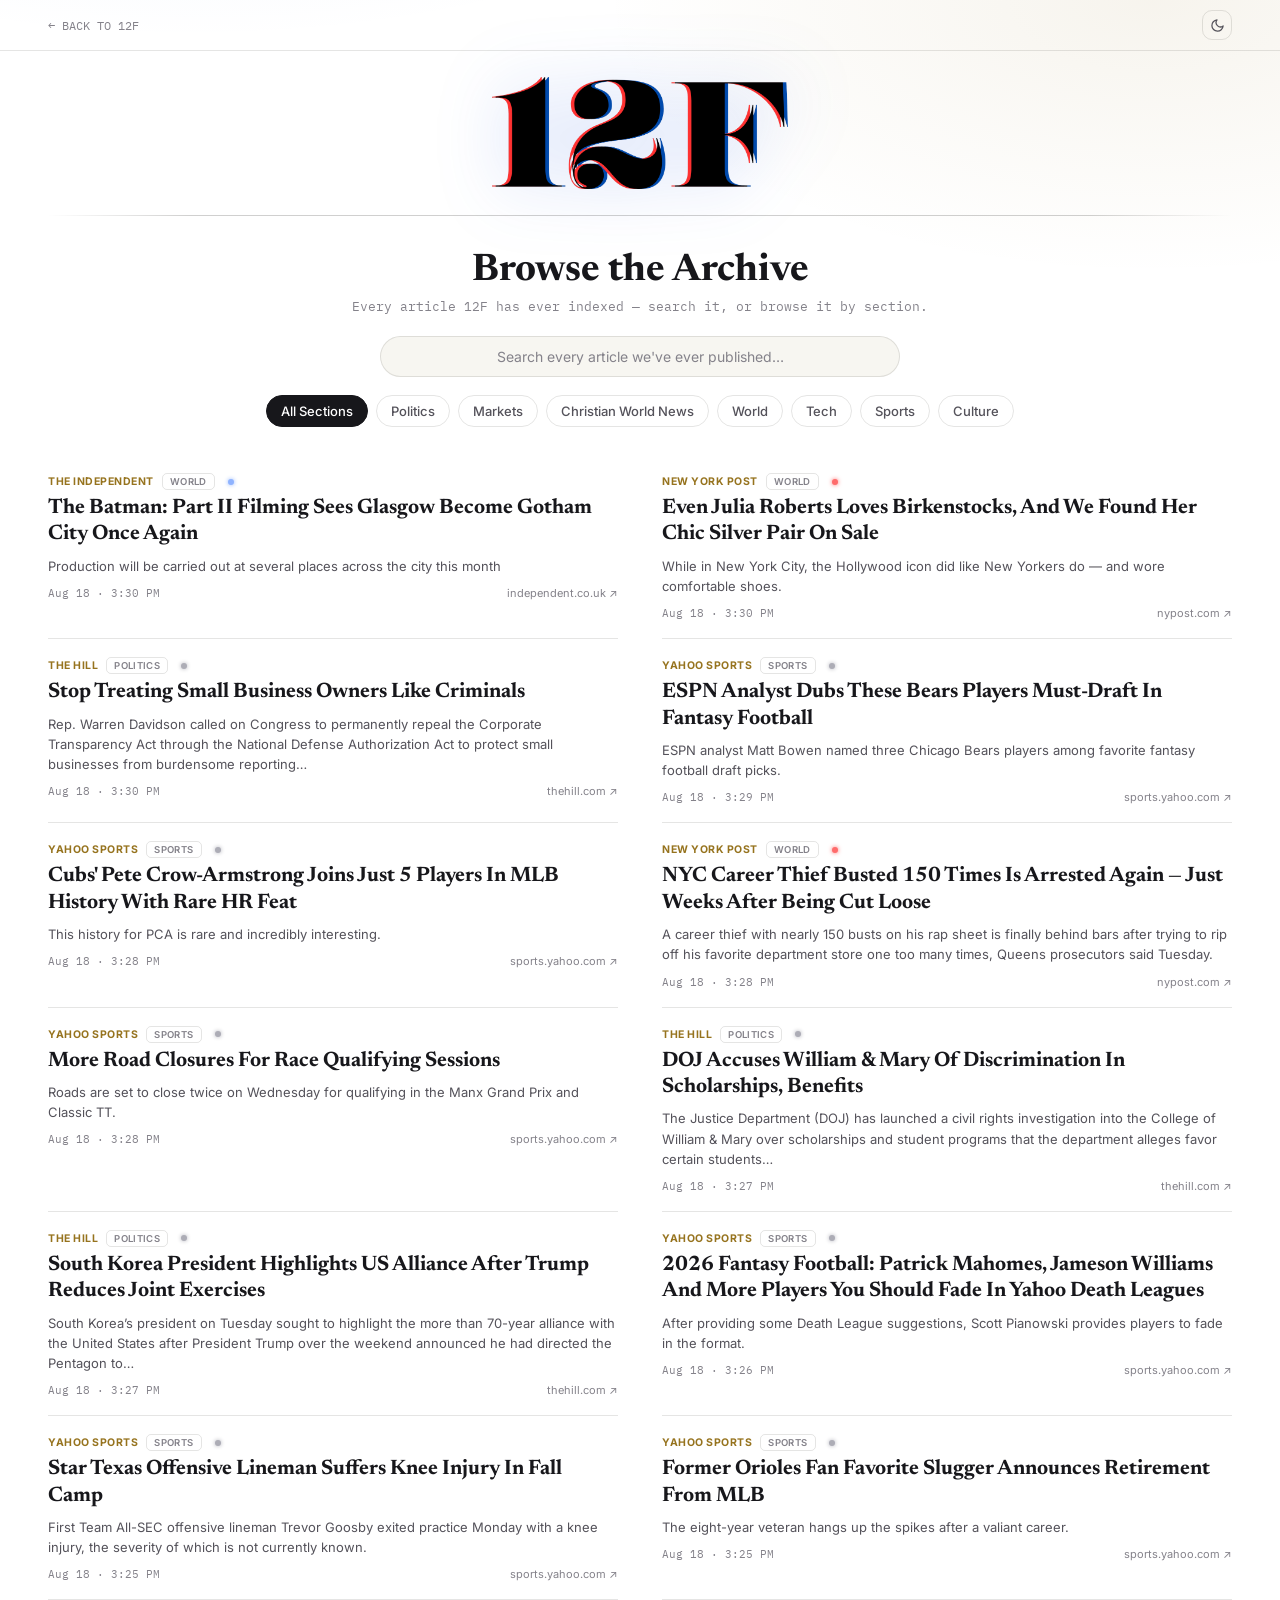
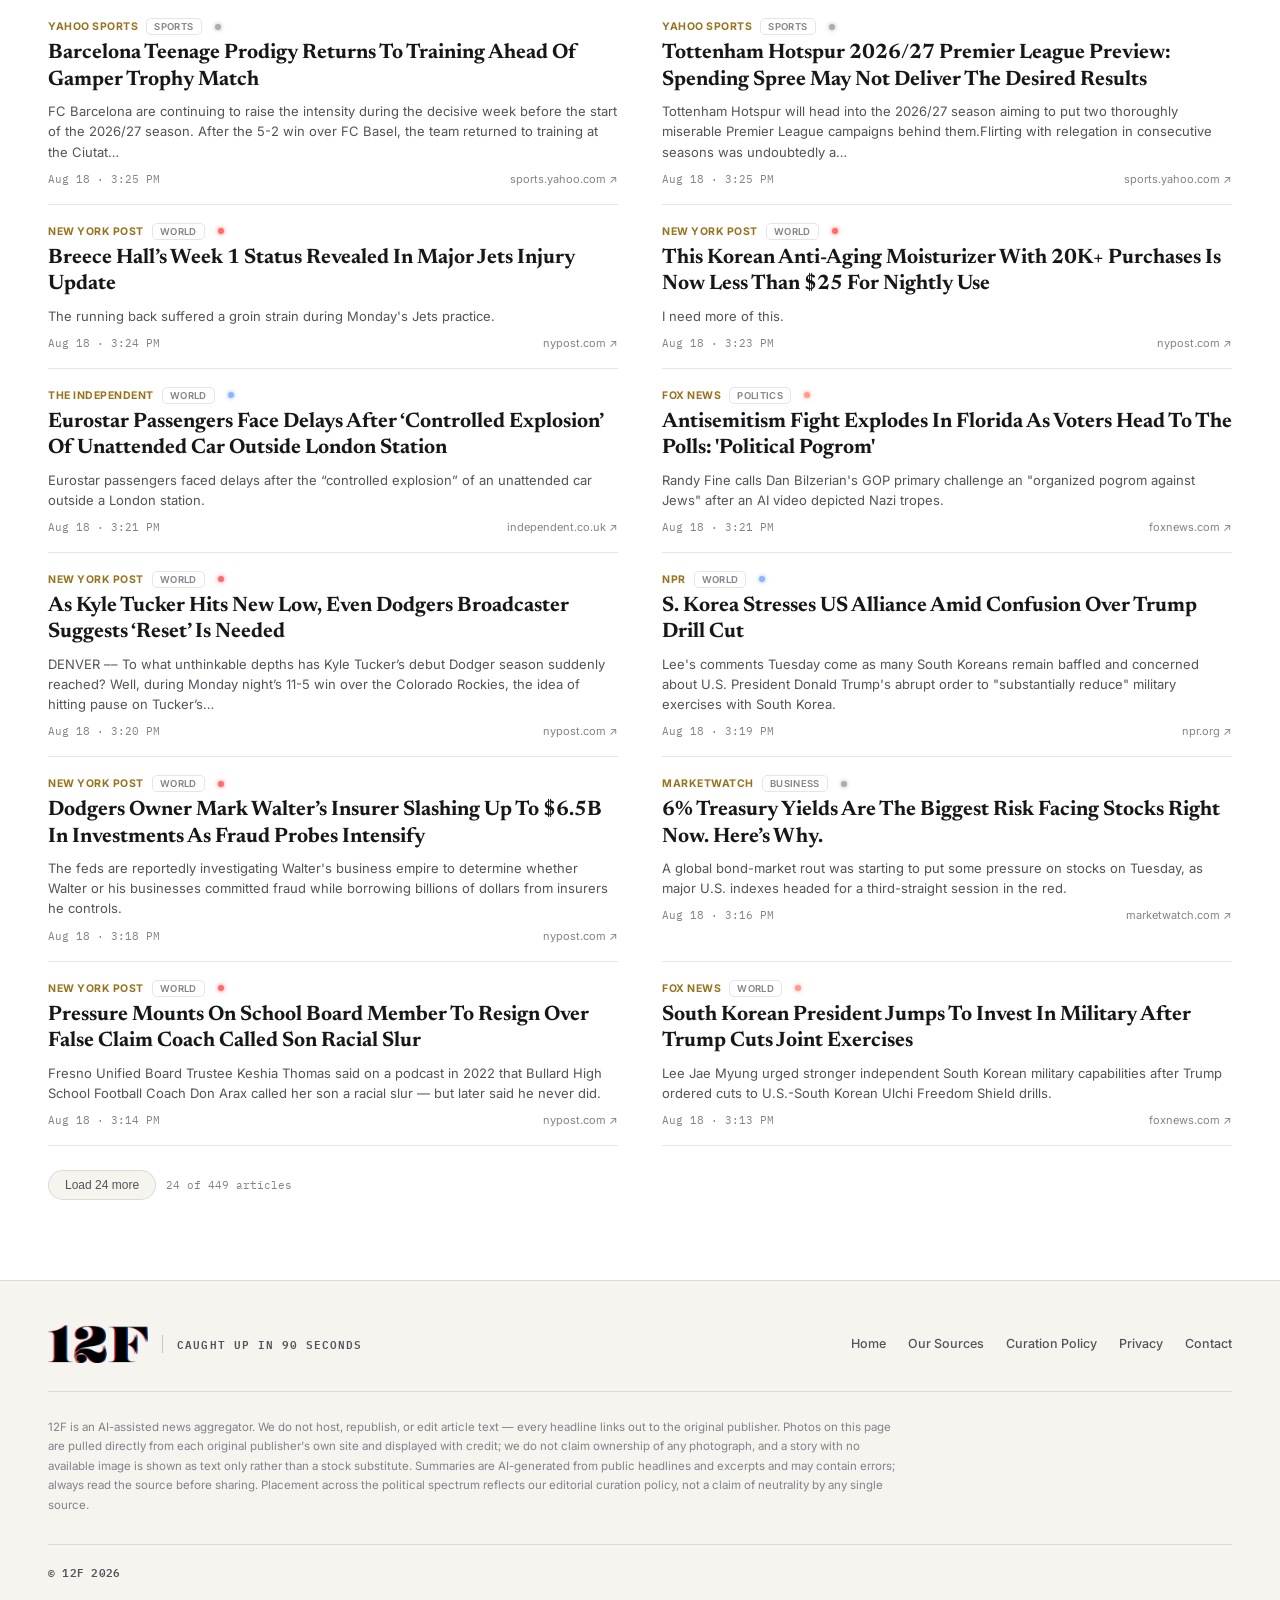
==== browse.html @ bec9b27c "Add files via upload" ====
<!DOCTYPE html>
<html lang="en">
<head>
<meta charset="UTF-8" />
<meta name="viewport" content="width=device-width, initial-scale=1, viewport-fit=cover" />
<meta name="apple-mobile-web-app-capable" content="yes" />
<meta name="apple-mobile-web-app-status-bar-style" content="black-translucent" />
<meta name="theme-color" content="#FFFFFF" id="themeColorMeta" />
<title>Browse the Archive — 12F | Search Every Story We've Indexed</title>
<meta name="description" content="Search and browse 12F's full news archive by section — politics, markets, world, tech, sports, culture and Christian World News — with real photos and source bias ratings." />
<meta name="robots" content="index, follow" />
<link rel="canonical" href="https://12f.news/browse.html" />
<link rel="icon" type="image/png" sizes="32x32" href="12f-favicon-32.png">
<link rel="icon" type="image/png" sizes="16x16" href="12f-favicon-16.png">
<link rel="apple-touch-icon" sizes="180x180" href="12f-favicon-180.png">
<link rel="preconnect" href="https://fonts.googleapis.com">
<link rel="preconnect" href="https://fonts.gstatic.com" crossorigin>
<link href="https://fonts.googleapis.com/css2?family=Newsreader:ital,opsz,wght@0,6..72,400;0,6..72,500;0,6..72,600;0,6..72,700;1,6..72,400&family=Inter:wght@400;500;600;700;800&family=IBM+Plex+Mono:wght@400;500&display=swap" rel="stylesheet">
<link rel="stylesheet" href="12f.css">
</head>
<body>

  <div class="masthead-utility">
    <div class="utility-left mono"><a href="index.html">← BACK TO 12F</a></div>
    <div class="utility-right">
      <button class="icon-btn" id="themeToggle" title="Switch to dark mode" aria-label="Switch to dark mode">
        <svg id="themeToggleIcon" width="15" height="15" viewBox="0 0 24 24" fill="none" stroke="currentColor" stroke-width="2" stroke-linecap="round" stroke-linejoin="round"><path d="M21 12.79A9 9 0 1 1 11.21 3 7 7 0 0 0 21 12.79z"/></svg>
      </button>
    </div>
  </div>

  <div class="masthead-logo">
    <a href="index.html"><img id="logoMasthead" src="12f-logo-light.png" alt="12F" /></a>
  </div>

  <div class="masthead-rule"></div>

  <section class="browse-hero">
    <h1 class="serif">Browse the Archive</h1>
    <p class="browse-sub mono">Every article 12F has ever indexed — search it, or browse it by section.</p>
    <input type="text" id="archiveSearchInput" class="archive-input browse-search" placeholder="Search every article we've ever published…" autocomplete="off">
    <div class="chip-row" id="browseChipRow">
      <div class="chip active" data-cat="all">All Sections</div>
      <div class="chip" data-cat="politics">Politics</div>
      <div class="chip" data-cat="markets">Markets</div>
      <div class="chip" data-cat="christian">Christian World News</div>
      <div class="chip" data-cat="world">World</div>
      <div class="chip" data-cat="tech">Tech</div>
      <div class="chip" data-cat="sports">Sports</div>
      <div class="chip" data-cat="culture">Culture</div>
    </div>
  </section>

  <section class="section-flat" style="padding-top:20px;">
    <div class="flat-grid" id="archiveGrid"></div>
    <p class="empty-note" id="archiveEmpty" hidden>No articles match your search.</p>
    <div class="archive-panel-foot" style="justify-content:flex-start; padding:24px 0 0; border-top:none;">
      <button class="archive-load-more" id="archiveLoadMore" type="button" hidden>Load 24 more</button>
      <span class="archive-status mono" id="archiveStatus"></span>
    </div>
  </section>

  <footer>
    <div class="foot-inner">
      <div class="foot-top">
        <div class="foot-brand">
          <img class="logo" id="logoFooter" src="12f-logo-light.png" alt="12F" />
          <span class="foot-tagline mono">Caught Up in 90 Seconds</span>
        </div>
        <nav class="foot-links">
          <a href="index.html">Home</a>
          <a href="#">Our Sources</a>
          <a href="#">Curation Policy</a>
          <a href="#">Privacy</a>
          <a href="#">Contact</a>
        </nav>
      </div>

      <div class="foot-rule"></div>

      <p class="foot-disclaimer">12F is an AI-assisted news aggregator. We do not host, republish, or edit article text — every headline links out to the original publisher. Photos on this page are pulled directly from each original publisher's own site and displayed with credit; we do not claim ownership of any photograph, and a story with no available image is shown as text only rather than a stock substitute. Summaries are AI-generated from public headlines and excerpts and may contain errors; always read the source before sharing. Placement across the political spectrum reflects our editorial curation policy, not a claim of neutrality by any single source.</p>

      <div class="foot-bottom">
        <span class="foot-copyright mono">&copy; 12F 2026</span>
      </div>
    </div>
  </footer>

<script>
  // ---------- Light/dark theme toggle (mirrors index.html) ----------
  (function(){
    const root = document.documentElement;
    const toggle = document.getElementById('themeToggle');
    const icon = document.getElementById('themeToggleIcon');
    const logoMasthead = document.getElementById('logoMasthead');
    const logoFooter = document.getElementById('logoFooter');
    const themeColorMeta = document.getElementById('themeColorMeta');
    const MOON = '<path d="M21 12.79A9 9 0 1 1 11.21 3 7 7 0 0 0 21 12.79z"/>';
    const SUN = '<circle cx="12" cy="12" r="4"/><path d="M12 2v2M12 20v2M4.93 4.93l1.41 1.41M17.66 17.66l1.41 1.41M2 12h2M20 12h2M6.34 17.66l-1.41 1.41M19.07 4.93l-1.41 1.41"/>';
    const STORAGE_KEY = '12f-theme';
    function readStoredTheme(){
      try {
        const v = window.localStorage.getItem(STORAGE_KEY);
        return (v === 'dark' || v === 'light') ? v : null;
      } catch (e) { return null; }
    }
    function writeStoredTheme(value){
      try { window.localStorage.setItem(STORAGE_KEY, value); } catch (e) { /* storage unavailable — ignore */ }
    }
    let theme = readStoredTheme() || 'light';
    function applyTheme(){
      const dark = theme === 'dark';
      root.dataset.theme = dark ? 'dark' : 'light';
      logoMasthead.src = dark ? '12f-logo-dark.png' : '12f-logo-light.png';
      logoFooter.src = dark ? '12f-logo-dark.png' : '12f-logo-light.png';
      icon.innerHTML = dark ? SUN : MOON;
      const label = dark ? 'Switch to light mode' : 'Switch to dark mode';
      toggle.title = label;
      toggle.setAttribute('aria-label', label);
      themeColorMeta.setAttribute('content', dark ? '#0A0A0E' : '#FFFFFF');
    }
    toggle.addEventListener('click', function(){
      theme = theme === 'light' ? 'dark' : 'light';
      writeStoredTheme(theme);
      applyTheme();
    });
    applyTheme();
  })();

  // ---------- Archive browse/search ----------
  (function(){
    const chips = document.querySelectorAll('#browseChipRow .chip');
    const input = document.getElementById('archiveSearchInput');
    const grid = document.getElementById('archiveGrid');
    const emptyNote = document.getElementById('archiveEmpty');
    const loadMoreBtn = document.getElementById('archiveLoadMore');
    const statusEl = document.getElementById('archiveStatus');

    const CAT_KICKER = {
      politics: 'Politics', markets: 'Business', world: 'World', tech: 'Technology',
      christian: 'Faith', sports: 'Sports', culture: 'Culture',
    };
    const BIAS_LABEL = {'bias-L':'Left','bias-CL':'Lean Left','bias-C':'Center','bias-CR':'Lean Right','bias-R':'Right'};
    const PAGE = 24;

    let archiveData = null;
    let filtered = [];
    let visibleCount = 0;
    let activeCat = 'all';

    function escHtml(s){
      return (s || '').replace(/[&<>"']/g, function(c){
        return {'&':'&amp;','<':'&lt;','>':'&gt;','"':'&quot;',"'":'&#39;'}[c];
      });
    }

    function fmtDate(ts){
      if(!ts) return 'Recently';
      const d = new Date(ts * 1000);
      return d.toLocaleDateString('en-US', {month:'short', day:'numeric'}) +
        ' · ' + d.toLocaleTimeString('en-US', {hour:'numeric', minute:'2-digit'});
    }

    function cardHtml(a){
      const kicker = CAT_KICKER[a.category] || 'News';
      const biasDot = a.bias ? '<span class="bias-dot-mini ' + escHtml(a.bias) + '" title="Source bias rating: ' + escHtml(BIAS_LABEL[a.bias] || '') + '"></span>' : '';
      const byline = '<div class="byline"><span class="source-tag">' + escHtml(a.source) + '</span><span class="lean">' + escHtml(kicker) + '</span>' + biasDot + '</div>';
      const meta = '<div class="meta"><span class="mono">' + escHtml(fmtDate(a.ts)) + '</span><a href="' + escHtml(a.url) + '" target="_blank" rel="noopener noreferrer">' + escHtml(a.domain || '') + ' ↗</a></div>';
      const titleLink = '<a href="' + escHtml(a.url) + '" target="_blank" rel="noopener noreferrer" style="color:inherit;"><h3>' + escHtml(a.title) + '</h3></a>';
      const summary = '<p>' + escHtml(a.summary || 'Read the full story at the source link below.') + '</p>';
      if(a.image){
        return '<div class="flat-item flat-item-photo">' +
          '<div class="media"><img class="cover-photo" src="' + escHtml(a.image) + '" alt="' + escHtml(a.title) + '" referrerpolicy="no-referrer" onerror="this.closest(\'.media\').style.display=\'none\'"><div class="photo-credit">Photo: via ' + escHtml(a.source) + '</div></div>' +
          byline + titleLink + summary + meta +
        '</div>';
      }
      return '<div class="flat-item">' + byline + titleLink + summary + meta + '</div>';
    }

    function renderGrid(){
      const slice = filtered.slice(0, visibleCount);
      grid.innerHTML = slice.map(cardHtml).join('');
      loadMoreBtn.hidden = visibleCount >= filtered.length;
      emptyNote.hidden = filtered.length > 0;
      statusEl.textContent = filtered.length
        ? (Math.min(visibleCount, filtered.length) + ' of ' + filtered.length + ' articles')
        : '';
    }

    function applyFilters(){
      const q = input.value.trim().toLowerCase();
      filtered = (archiveData || []).filter(function(a){
        if(activeCat !== 'all' && a.category !== activeCat) return false;
        if(!q) return true;
        return (a.title && a.title.toLowerCase().indexOf(q) !== -1) ||
               (a.summary && a.summary.toLowerCase().indexOf(q) !== -1) ||
               (a.source && a.source.toLowerCase().indexOf(q) !== -1);
      });
      visibleCount = Math.min(PAGE, filtered.length);
      renderGrid();
    }

    function ensureData(){
      statusEl.textContent = 'Loading archive…';
      fetch('archive.json').then(function(r){ return r.json(); }).then(function(data){
        archiveData = Array.isArray(data) ? data : [];
        applyFilters();
      }).catch(function(){
        archiveData = [];
        statusEl.textContent = "Couldn't load the archive right now — try again in a moment.";
      });
    }

    chips.forEach(function(chip){
      chip.addEventListener('click', function(){
        chips.forEach(function(c){ c.classList.remove('active'); });
        chip.classList.add('active');
        activeCat = chip.dataset.cat;
        if(archiveData) applyFilters();
      });
    });

    input.addEventListener('input', function(){ if(archiveData) applyFilters(); });
    loadMoreBtn.addEventListener('click', function(){
      visibleCount = Math.min(visibleCount + PAGE, filtered.length);
      renderGrid();
    });

    // Preselect a category from ?cat=... (set by the "Browse other stories"
    // link on the homepage, which passes along whatever tab was active).
    const params = new URLSearchParams(window.location.search);
    const presetCat = params.get('cat');
    if(presetCat){
      const match = Array.from(chips).find(function(c){ return c.dataset.cat === presetCat; });
      if(match){
        chips.forEach(function(c){ c.classList.remove('active'); });
        match.classList.add('active');
        activeCat = presetCat;
      }
    }

    ensureData();
  })();
</script>

</body>
</html>
---- 12f.css ----
/* ==========================================================================
   12F — stylesheet
   Direction: WSJ front-page density meets Soar/flysoar.ai futurism.
   Light mode is the default (WSJ-paper feel); dark mode is a toggle
   (data-theme="dark" on <html>). The sticky ticker and the cover-art
   illustration tiles are intentionally always-dark "chrome" — a fixed
   signature accent that doesn't flip with the theme, same as a printed
   masthead's ever-black nameplate rule. The logo swaps per theme (see
   #logoMasthead / #logoFooter in the markup + the script at the bottom).
   ========================================================================== */

:root{
    /* ---- Paper (light, default) ---- */
    --bg:#FFFFFF;
    --bg-elev:#F5F4EF;
    --surface:#F7F6F1;
    --surface-2:#EFEDE6;
    --border:rgba(20,18,15,0.11);
    --border-strong:rgba(20,18,15,0.20);
    --text:#17171B;
    --text-dim:#54525A;
    --text-faint:#84828A;

    --accent:#2F5FDB;        --accent-rgb:47,95,219;
    --accent-dim:rgba(47,95,219,0.10);
    --brass:#96731E;         --brass-rgb:150,115,30;
    --live:#D93636;          --live-rgb:217,54,54;
    --up:#1E9A61;            --up-rgb:30,154,97;
    --down:#D64545;          --down-rgb:214,69,69;
    --shadow-rgb:20,18,15;
    --cat-glyph-rgb:0,0,0;

    --radius:16px;
    color-scheme: light;
}

:root[data-theme="dark"]{
    /* ---- Night terminal (toggle) ---- */
    --bg:#0A0A0E;
    --bg-elev:#111114;
    --surface:#15151A;
    --surface-2:#1B1B21;
    --border:rgba(255,255,255,0.08);
    --border-strong:rgba(255,255,255,0.14);
    --text:#F3F2ED;
    --text-dim:#9C9CA3;
    --text-faint:#66666E;

    --accent:#5B8CFF;        --accent-rgb:91,140,255;
    --accent-dim:rgba(91,140,255,0.14);
    --brass:#C9A961;         --brass-rgb:201,169,97;
    --live:#FF4B4B;          --live-rgb:255,75,75;
    --up:#3DD68C;            --up-rgb:61,214,140;
    --down:#FF6B6B;          --down-rgb:255,107,107;
    --shadow-rgb:0,0,0;
    --cat-glyph-rgb:255,255,255;

    color-scheme: dark;
}

html{transition:none;}
body, .ticker-wrap, .icon-btn, .briefing, .cover-art{
  transition:background-color .2s ease, border-color .2s ease, color .2s ease;
}

*{box-sizing:border-box;}
html,body{margin:0;padding:0;}
body{
  background:
    radial-gradient(1200px 600px at 15% -10%, rgba(var(--accent-rgb),0.10), transparent 60%),
    radial-gradient(1000px 500px at 90% 0%, rgba(var(--brass-rgb),0.08), transparent 55%),
    var(--bg);
  color:var(--text);
  font-family:'Inter', -apple-system, BlinkMacSystemFont, sans-serif;
  -webkit-font-smoothing:antialiased;
  min-height:100vh;
}
a{color:inherit; text-decoration:none;}
.mono{font-family:'IBM Plex Mono', monospace;}
.serif{font-family:'Newsreader', serif;}

/* ---------- Ticker — the signature always-on live band ----------
   Follows the page theme: white/paper in light mode, dark chrome in dark
   mode (toggle via data-theme). */
.ticker-wrap{
  position:sticky; top:0; z-index:80;
  border-bottom:1px solid var(--border-strong);
  box-shadow:0 1px 0 rgba(var(--accent-rgb),0.25), 0 12px 24px -12px rgba(var(--shadow-rgb),0.35);
  background:var(--bg-elev);
  overflow:hidden;
  white-space:nowrap;
  height:42px;
  display:flex;
  align-items:center;
}
.ticker-tag{
  flex:0 0 auto;
  display:flex;
  align-items:center;
  gap:6px;
  padding:0 16px;
  height:100%;
  background:rgba(var(--live-rgb),0.10);
  border-right:1px solid var(--border);
  color:var(--live);
  font-size:11.5px;
  font-weight:700;
  letter-spacing:.08em;
}
.ticker-dot{width:6px;height:6px;border-radius:50%;background:var(--live);box-shadow:0 0 8px var(--live); animation:pulse 1.6s infinite;}
@keyframes pulse{0%,100%{opacity:1;}50%{opacity:.35;}}
.ticker-track{
  display:flex;
  gap:52px;
  padding-left:24px;
  animation:scroll 40s linear infinite;
}
.ticker-wrap:hover .ticker-track{animation-play-state:paused;}
@keyframes scroll{
  0%{transform:translateX(0);}
  100%{transform:translateX(-50%);}
}
.ticker-item{font-size:13px; color:var(--text-dim); display:flex; gap:8px; align-items:center; cursor:pointer;}
.ticker-item:hover{color:var(--text);}
.ticker-item:hover .src{color:var(--accent);}
.ticker-item b{color:var(--text); font-weight:600;}
.ticker-item .src{color:var(--text-faint); font-size:11px;}

/* ---------- Masthead — WSJ-style centered nameplate ---------- */
.masthead-utility{
  display:flex; align-items:center; justify-content:space-between;
  padding:10px clamp(16px,4vw,48px);
  border-bottom:1px solid var(--border);
  font-size:12px; color:var(--text-faint);
}
.masthead-utility .utility-left{display:flex; align-items:center; gap:8px; white-space:nowrap;}
.masthead-utility .utility-right{display:flex; align-items:center; gap:18px;}
.masthead-utility .utility-right a{color:var(--text-dim); font-weight:500; white-space:nowrap;}
.masthead-utility .utility-right a:hover{color:var(--text);}
.masthead-utility .icon-btn{width:30px; height:30px; flex:0 0 auto;}
@media (max-width:640px){
  .masthead-utility .utility-right a{display:none;}
  .masthead-utility .utility-right{gap:10px;}
}

.masthead-logo{text-align:center; padding:26px 16px 22px;}
.masthead-logo img{
  height:112px; width:auto; margin:0 auto; display:inline-block;
  filter:drop-shadow(0 0 34px rgba(var(--accent-rgb),0.18));
}
@media (max-width:840px){
  .masthead-logo{padding:20px 16px 16px;}
  .masthead-logo img{height:74px;}
}

.masthead-rule{
  height:1px; margin:0 clamp(16px,4vw,48px);
  background:linear-gradient(90deg, transparent, var(--border-strong) 12%, var(--border-strong) 88%, transparent);
}

.icon-btn{
  width:36px;height:36px;border-radius:10px;
  border:1px solid var(--border);
  background:none; appearance:none; font:inherit; padding:0; margin:0;
  display:flex;align-items:center;justify-content:center;
  color:var(--text-dim); cursor:pointer;
}
.icon-btn:hover{border-color:var(--border-strong); color:var(--text);}
.btn-primary{
  background:var(--text); color:var(--bg); font-weight:600; font-size:12.5px;
  padding:7px 14px; border-radius:9px; border:none; cursor:pointer;
}

/* ---------- Chip row — the site's single category nav, under the masthead ---------- */
.search-band{padding:16px clamp(16px,4vw,48px) 0; text-align:center;}

.nav-row{
  display:flex; align-items:center; justify-content:center; gap:14px; flex-wrap:wrap;
}

.chip-row{
  display:flex; gap:8px; justify-content:center; flex-wrap:wrap;
  max-width:900px;
}
.chip{
  padding:7px 14px; border-radius:100px; border:1px solid var(--border);
  font-size:13px; color:var(--text-dim); cursor:pointer; font-weight:500;
  transition:.15s;
}
.chip:hover{border-color:var(--border-strong); color:var(--text);}
.chip.active{background:var(--text); color:var(--bg); border-color:var(--text);}

/* mobile — chips become a horizontally-scrollable strip instead of wrapping */
@media (max-width:640px){
  .search-band{padding:14px 0 0;}
  .nav-row{flex-wrap:nowrap; gap:8px; padding:0 16px;}
  .chip-row{
    flex-wrap:nowrap; justify-content:flex-start; max-width:none; flex:1; min-width:0;
    overflow-x:auto; scroll-snap-type:x proximity;
    -webkit-overflow-scrolling:touch; scrollbar-width:none;
    -webkit-mask-image:linear-gradient(to right, black calc(100% - 28px), transparent 100%);
    mask-image:linear-gradient(to right, black calc(100% - 28px), transparent 100%);
    padding-right:28px;
  }
  .chip-row::-webkit-scrollbar{display:none;}
  .chip{white-space:nowrap; flex:0 0 auto; scroll-snap-align:start;}
}

/* ---------- Kickers (small-caps section labels, WSJ dept-head style) ---------- */
.kicker{
  font-size:10.5px; font-weight:700; text-transform:uppercase; letter-spacing:.1em;
  color:var(--brass); margin-bottom:12px; display:flex; align-items:center; gap:7px;
}
.kicker.live{color:var(--live);}
.kicker.live .dot{width:6px;height:6px;border-radius:50%;background:var(--live);box-shadow:0 0 8px var(--live); animation:pulse 1.6s infinite;}

.kicker-row{
  display:flex; align-items:baseline; justify-content:space-between; gap:12px;
  font-size:12px; font-weight:700; letter-spacing:.1em; text-transform:uppercase; color:var(--text);
  padding-bottom:10px; margin-bottom:22px; border-bottom:1px solid var(--border-strong);
}
.kicker-row .sort{font-size:11px; font-weight:500; letter-spacing:0; text-transform:none; color:var(--text-faint);}
.kicker-row .sort b{color:var(--text-dim); font-weight:600; cursor:pointer;}

/* shown when a category filter (chip click) matches nothing in a column */
.empty-note{
  font-size:12.5px; font-style:italic; color:var(--text-faint);
  padding:6px 0 2px; letter-spacing:0; text-transform:none; font-weight:400;
}

/* ---------- Front page — 3-column WSJ-density grid ---------- */
.front-page{
  max-width:1320px; margin:0 auto; padding:44px clamp(16px,4vw,48px) 0;
  display:grid; grid-template-columns:232px 1fr 300px; column-gap:0;
}
.rail{padding:0 26px;}
.rail-left{padding-left:0; border-right:1px solid var(--border);}
.lead-col{padding:0 30px; border-right:1px solid var(--border);}
.rail-right{padding-right:0;}

@media (max-width:1100px){
  .front-page{grid-template-columns:1fr; row-gap:40px;}
  .rail-left, .lead-col{border-right:none; padding:0; border-bottom:1px solid var(--border); padding-bottom:32px;}
  .rail-right{padding:0;}
  /* "Browse more" rail panels exist purely to fill leftover vertical space
     next to the (much taller) desktop lead column. Once the layout stacks
     to a single column there's no gap to fill, so hide them entirely. */
  .rail-explore{display:none !important;}
}

/* compact AI briefing card, sits atop the left rail */
.briefing{
  background:linear-gradient(180deg, var(--surface), var(--bg-elev));
  border:1px solid var(--border);
  border-radius:var(--radius);
  padding:20px 20px 18px;
  position:relative;
  margin-bottom:26px;
}
.briefing::before{
  content:"";
  position:absolute; inset:0; border-radius:var(--radius);
  padding:1px;
  background:linear-gradient(135deg, rgba(var(--accent-rgb),0.5), rgba(var(--brass-rgb),0.25), transparent 60%);
  -webkit-mask:linear-gradient(#fff 0 0) content-box, linear-gradient(#fff 0 0);
  -webkit-mask-composite:xor; mask-composite:exclude;
  pointer-events:none;
}
.briefing-head{display:flex; flex-direction:column; align-items:flex-start; gap:3px; margin-bottom:14px;}
.briefing-title{display:flex; align-items:center; gap:7px; font-weight:600; font-size:14px; white-space:nowrap;}
.briefing-title .dot{width:6px;height:6px;border-radius:50%;background:var(--up); box-shadow:0 0 8px var(--up); animation:pulse 2s infinite; flex:0 0 auto;}
.briefing-time{font-size:9.5px; color:var(--text-faint); text-transform:uppercase; letter-spacing:.08em; white-space:nowrap;}
.briefing ul{list-style:none; margin:0; padding:0;}
.briefing ul li{margin:0 0 9px; padding:0; color:var(--text); font-size:13px; font-weight:400; line-height:1.55;}
.briefing ul li:last-child{margin-bottom:0;}
.briefing ul b{font-weight:600;}
.briefing .cite{font-size:9.5px; color:var(--text-faint); white-space:nowrap; max-width:100%; overflow:hidden; text-overflow:ellipsis; display:inline-block; vertical-align:bottom;}
.briefing .cite a{color:var(--text-faint);}
.briefing .cite a:hover{color:var(--accent); text-decoration:underline;}

/* dense digest list — What's News, WSJ style */
.digest-list{list-style:none; margin:0; padding:0;}
.digest-list li{padding:12px 0; border-bottom:1px solid var(--border); font-size:12.5px; line-height:1.5; color:var(--text-dim);}
.digest-list li:last-child{border-bottom:none;}
.digest-list li b{color:var(--text); font-weight:600;}
.digest-list li .meta{display:block; margin-top:5px; font-size:10px; color:var(--text-faint); letter-spacing:.02em; white-space:nowrap; overflow:hidden; text-overflow:ellipsis;}
.digest-list li .meta a{color:var(--text-faint);}
.digest-list li .meta a:hover{color:var(--accent); text-decoration:underline;}

/* lead column — big story, then dense hairline-divided stories */
.lead-story h2{
  font-family:'Newsreader', serif; font-weight:700; text-transform:capitalize;
  font-size:clamp(30px,3.4vw,46px); line-height:1.1; margin:10px 0 12px; letter-spacing:-0.01em;
}
.lead-story .dek{font-size:14.5px; color:var(--text-dim); line-height:1.62; margin-bottom:12px;}
.byline{display:flex; gap:8px; align-items:center; flex-wrap:wrap; font-size:11px; color:var(--text-faint);}
.byline .source-tag{font-size:10.5px;}
.byline a{color:var(--text-faint);}
.byline a:hover{color:var(--accent); text-decoration:underline;}

/* real, hotlinked article photography — pulled from the original publisher */
.media{margin:10px 0 4px;}
.cover-photo{
  width:100%; aspect-ratio:16/9; border-radius:10px;
  object-fit:cover; display:block;
  border:1px solid rgba(255,255,255,0.10);
  background:#111114;
}
.flat-item-photo .cover-photo{aspect-ratio:16/10;}

.story-row{display:flex; gap:16px; align-items:flex-start; margin-top:2px;}
.story-row .story-col{flex:1; min-width:0;}
.thumb{
  width:104px; height:104px; flex:0 0 auto; object-fit:cover; border-radius:8px;
  border:1px solid var(--border); background:var(--surface);
}
@media (max-width:480px){ .thumb{width:80px; height:80px;} }

.cover-art{
  width:100%; aspect-ratio:16/9; border-radius:10px; margin:10px 0 4px;
  position:relative; overflow:hidden;
  display:flex; align-items:center; justify-content:center;
  border:1px solid rgba(255,255,255,0.10);
}
.cover-art svg{width:34%; height:34%; position:relative; z-index:1; opacity:.85;}
.cover-art::after{
  content:""; position:absolute; inset:0;
  background-image:
    radial-gradient(circle at 1px 1px, rgba(255,255,255,0.05) 1px, transparent 0);
  background-size:14px 14px;
  mix-blend-mode:overlay;
}
.cover-art--geo{background:linear-gradient(135deg, #16233d, #0A0A0E 70%);}
.cover-art--geo svg{color:var(--accent);}
.cover-art--markets{background:linear-gradient(135deg, #241d0f, #0A0A0E 70%);}
.cover-art--markets svg{color:var(--brass);}
.cover-art--christian{background:linear-gradient(135deg, #241017, #0A0A0E 70%);}
.cover-art--christian svg{color:var(--live);}
.flat-item-photo .cover-art{aspect-ratio:16/10;}

.photo-credit{font-size:9.5px; color:var(--text-faint); margin:0 0 10px; letter-spacing:.02em;}

.markets-note{font-size:10.5px; color:var(--text-faint); margin:-16px 0 28px; letter-spacing:.01em;}

.hr{height:1px; background:var(--border); margin:24px 0;}

.sub-story h3{
  font-family:'Newsreader', serif; font-weight:700; text-transform:capitalize; font-size:23px; line-height:1.24; margin:6px 0 8px;
}
.sub-story p{font-size:13px; color:var(--text-dim); line-height:1.58; margin:0 0 10px;}

.source-tag{
  font-size:11px; font-weight:700; letter-spacing:.05em; color:var(--brass);
  text-transform:uppercase;
}
.lean{
  font-size:9.5px; font-weight:600; letter-spacing:.04em; text-transform:uppercase;
  padding:2px 7px; border-radius:5px; color:var(--text-faint); border:1px solid var(--border);
}

/* ============ Political-lean indicator — AllSides-style gradient track + dot ============
   Applied per-article. Rating reflects the SOURCE's general editorial lean (not the
   individual story). Scale: Left · Lean Left · Center · Lean Right · Right. */
.bias-L  { --bias-color:#5B8CFF; }
.bias-CL { --bias-color:#8FB3FF; }
.bias-C  { --bias-color:#ADADB6; }
.bias-CR { --bias-color:#FF9A8F; }
.bias-R  { --bias-color:#FF6B6B; }

.bias-meter{
  display:inline-flex; align-items:center; gap:6px; margin-left:auto;
  font-family:'IBM Plex Mono', monospace; font-size:8.5px; font-weight:600;
  letter-spacing:.05em; text-transform:uppercase; color:var(--bias-color, var(--text-faint));
  cursor:default;
}
.bias-track{
  position:relative; width:30px; height:4px; border-radius:3px; flex:none;
  background:linear-gradient(90deg,#5B8CFF 0%,#5B8CFF 14%,rgba(140,138,148,0.45) 42%,rgba(140,138,148,0.45) 58%,#FF6B6B 86%,#FF6B6B 100%);
}
.bias-dot{
  position:absolute; top:50%; width:7px; height:7px; border-radius:50%;
  background:var(--bg); border:1.5px solid var(--bias-color, var(--text-dim));
  box-shadow:0 0 5px var(--bias-color, transparent);
  transform:translate(-50%,-50%);
}
.bias-meter.bias-L  .bias-dot{ left:14%; }
.bias-meter.bias-CL .bias-dot{ left:32%; }
.bias-meter.bias-C  .bias-dot{ left:50%; }
.bias-meter.bias-CR .bias-dot{ left:68%; }
.bias-meter.bias-R  .bias-dot{ left:86%; }
.bias-label{color:inherit;}

/* compact dot-only variant for dense rows (digest list, ticker, live wire, briefing cites) */
.bias-dot-mini{
  display:inline-block; width:6px; height:6px; border-radius:50%; margin-left:5px;
  vertical-align:middle; flex:none;
  background:var(--bias-color, var(--text-faint));
  box-shadow:0 0 4px var(--bias-color, transparent);
}

/* right rail — compact markets + live wire */
.mini-markets{display:flex; flex-direction:column;}
.mm-row{display:flex; justify-content:space-between; align-items:center; padding:9px 0; border-bottom:1px solid var(--border); font-size:12.5px;}
.mm-row:last-child{border-bottom:none;}
.mm-row .name{color:var(--text-dim); font-weight:600;}
.mm-row .val{font-family:'IBM Plex Mono', monospace; text-align:right;}
.mm-row .val .chg{display:block; font-size:10.5px; margin-top:2px;}

.live-wire-viewport{
  height:280px; overflow:hidden; position:relative;
  -webkit-mask-image:linear-gradient(to bottom, transparent, black 8%, black 92%, transparent);
  mask-image:linear-gradient(to bottom, transparent, black 8%, black 92%, transparent);
}
.live-wire-track{display:flex; flex-direction:column; animation:wirescroll 24s linear infinite;}
.live-wire-viewport:hover .live-wire-track{animation-play-state:paused;}
@keyframes wirescroll{
  0%{transform:translateY(0);}
  100%{transform:translateY(-50%);}
}
.wire-item{display:block; padding:11px 0; border-bottom:1px solid var(--border); font-size:12px; line-height:1.45; cursor:pointer;}
.wire-item:hover .txt{color:var(--text);}
.wire-item .t{font-family:'IBM Plex Mono', monospace; font-size:10px; color:var(--live); margin-right:7px;}
.wire-item .txt{color:var(--text-dim); transition:color .15s;}

.up{color:var(--up);} .down{color:var(--down);}

/* dedicated per-category grid, hidden inside the lead column until that
   category's nav chip is active (see the category-filtering script) --
   single column since the lead column is much narrower than the full-width
   below-fold sections that also use .flat-grid. */
.lead-col .flat-grid.cat-grid{display:none; grid-template-columns:1fr;}

/* homepage-only "browse more" rail panels (left: Sports & Culture, right:
   Tech & World) -- reuse .digest-list styling, just a different kicker. */
.rail-explore .digest-list li:first-child{padding-top:0;}

/* ---------- Below-fold sections — dense flat lists, no cards ---------- */
.section-flat{max-width:1320px; margin:0 auto; padding:52px clamp(16px,4vw,48px) 0;}
.flat-grid{display:grid; grid-template-columns:1fr 1fr; column-gap:44px;}
@media (max-width:760px){ .flat-grid{grid-template-columns:1fr;} }
.flat-item{padding:18px 0; border-bottom:1px solid var(--border);}
.flat-item h3{
  font-family:'Newsreader', serif; font-weight:700; text-transform:capitalize; font-size:21px; margin:6px 0 7px; line-height:1.26;
}
.flat-item p{margin:0; font-size:13px; color:var(--text-dim); line-height:1.55;}
.flat-item .meta{display:flex; align-items:center; justify-content:space-between; gap:8px; font-size:11px; color:var(--text-faint); margin-top:10px;}
.flat-item .meta a{color:var(--text-faint);}
.flat-item .meta a:hover{color:var(--accent); text-decoration:underline;}

/* compact markets strip used at top of Markets section */
.markets{
  display:grid; grid-template-columns:repeat(5,1fr); gap:1px;
  background:var(--border); border:1px solid var(--border); border-radius:14px; overflow:hidden;
  margin-bottom:28px;
}
@media (max-width:760px){ .markets{grid-template-columns:repeat(2,1fr);} }
.mkt-cell{background:var(--surface); padding:16px 18px;}
.mkt-cell .name{font-size:11.5px; color:var(--text-faint); font-weight:600; letter-spacing:.03em;}
.mkt-cell .price{font-family:'IBM Plex Mono', monospace; font-size:17px; font-weight:500; margin:6px 0 2px;}
.mkt-cell .chg{font-family:'IBM Plex Mono', monospace; font-size:12px; font-weight:500;}

/* ---------- Footer ---------- */
footer{
  margin-top:80px; border-top:1px solid var(--border);
  background:var(--bg-elev);
  padding:44px clamp(16px,4vw,48px) 30px;
  color:var(--text-faint); font-size:12.5px; line-height:1.7;
}
footer .foot-inner{max-width:1320px; margin:0 auto;}

footer .foot-top{
  display:flex; align-items:center; justify-content:space-between; gap:20px 28px;
  flex-wrap:wrap; margin-bottom:28px;
}
footer .foot-brand{display:flex; align-items:center; gap:14px;}
footer .foot-brand img.logo{height:38px; width:auto; display:block;}
footer .foot-tagline{
  font-size:10.5px; font-weight:600; color:var(--text-dim); text-transform:uppercase;
  letter-spacing:.1em; padding-left:14px; border-left:1px solid var(--border-strong);
}
footer .foot-links{display:flex; gap:22px; flex-wrap:wrap;}
footer .foot-links a{color:var(--text-dim); font-weight:500; font-size:12.5px;}
footer .foot-links a:hover{color:var(--accent);}

footer .foot-rule{height:1px; background:var(--border); margin:0 0 26px;}

footer .foot-disclaimer{max-width:860px; margin:0 0 28px; font-size:11.5px; color:var(--text-faint); line-height:1.7;}

footer .foot-bottom{
  display:flex; align-items:center; justify-content:space-between; gap:10px 20px; flex-wrap:wrap;
  padding-top:18px; border-top:1px solid var(--border);
  font-size:11px; color:var(--text-faint); letter-spacing:.02em;
}
footer .foot-copyright{font-weight:600; color:var(--text-dim);}

@media (max-width:640px){
  footer{padding:36px 16px 26px;}
  footer .foot-top{flex-direction:column; align-items:flex-start; gap:14px; margin-bottom:22px;}
  footer .foot-brand{flex-direction:column; align-items:center; gap:10px; width:100%; text-align:center;}
  footer .foot-brand img.logo{height:32px;}
  footer .foot-tagline{padding-left:0; border-left:none;}
  footer .foot-links{gap:14px 18px;}
  footer .foot-rule{margin-bottom:20px;}
  footer .foot-disclaimer{margin-bottom:20px;}
  footer .foot-bottom{flex-direction:column; align-items:flex-start; gap:8px;}
}

/* ---------- Category-switch loader ----------
   Full-screen 3s takeover that plays every time a chip is clicked, before the
   filtered articles are revealed. Uses theme CSS custom properties throughout
   so it's automatically light-themed in light mode and dark-themed in dark
   mode — never hardcode literal colors here. */
.cat-loader{
  position:fixed; inset:0; z-index:999;
  display:flex; align-items:center; justify-content:center; flex-direction:column;
  opacity:0; visibility:hidden; pointer-events:none;
  transition:opacity .5s ease, visibility 0s linear .5s;
  background:
    radial-gradient(ellipse 60% 40% at 28% 68%, rgba(var(--accent-rgb),0.10), transparent 60%),
    radial-gradient(ellipse 50% 35% at 76% 24%, rgba(var(--brass-rgb),0.09), transparent 60%),
    var(--bg);
  background-size:220% 220%, 220% 220%, 100% 100%;
  animation:catDrift 9s ease-in-out infinite alternate;
}
.cat-loader.active{opacity:1; visibility:visible; pointer-events:all; transition:opacity .5s ease, visibility 0s linear 0s;}
@keyframes catDrift{
  0%{background-position:15% 65%, 82% 18%, 0 0;}
  100%{background-position:38% 42%, 58% 42%, 0 0;}
}
.cat-loader canvas{position:absolute; inset:0; width:100%; height:100%; display:block;}
.cat-loader-content{position:absolute; z-index:1; left:50%; top:50%; transform:translateX(-50%); display:flex; flex-direction:column; align-items:center; transition:top .2s ease;}
.cat-loader-caption{
  font-size:12px; font-weight:500; letter-spacing:.24em; text-transform:uppercase;
  color:var(--text-dim); text-align:center;
  text-shadow:0 0 10px rgba(var(--cat-glyph-rgb),0.35);
  animation:catCaptionPulse 1.7s ease-in-out infinite;
}
@keyframes catCaptionPulse{0%,100%{opacity:.5;}50%{opacity:1;}}
.cat-loader-caption .scan-word{margin-right:.5em;}
@media (max-width:640px){
  .cat-loader-caption{font-size:10.5px; letter-spacing:.17em; padding:0 30px;}
  /* Force "Scanning" and the category name onto their own lines -- on a
     narrow phone width a long category name (e.g. "Christian World News")
     would otherwise soft-wrap mid-phrase and strand a single word alone. */
  .cat-loader-caption .scan-word,
  .cat-loader-caption .scan-cat{display:block; margin-right:0;}
  .cat-loader-caption .scan-cat{margin-top:6px;}
}

/* ==========================================================================
   Archive / search overlay + "browse older stories" link
   ========================================================================== */
.browse-archive-link{
  display:block; margin:18px auto 4px; background:none; border:1px solid var(--border);
  border-radius:100px; padding:7px 16px; font-size:12px; color:var(--text-dim); cursor:pointer;
}
.browse-archive-link:hover{border-color:var(--border-strong); color:var(--text);}

.archive-overlay{
  position:fixed; inset:0; background:rgba(10,10,10,0.55);
  display:flex; align-items:flex-start; justify-content:center;
  padding:8vh 16px; z-index:200;
}
.archive-overlay[hidden]{display:none;}
.archive-panel{
  background:var(--bg); border:1px solid var(--border-strong); border-radius:10px;
  width:100%; max-width:720px; max-height:78vh; display:flex; flex-direction:column;
  box-shadow:0 20px 60px rgba(0,0,0,0.35); overflow:hidden;
}
.archive-panel-head{
  display:flex; align-items:center; gap:10px; padding:14px 16px; border-bottom:1px solid var(--border);
  flex:0 0 auto;
}
.archive-search-icon{color:var(--text-faint); flex:0 0 auto;}
.archive-input{
  flex:1; min-width:0; background:transparent; border:none; outline:none;
  color:var(--text); font-size:15px; font-family:inherit;
}
.archive-input::placeholder{color:var(--text-faint);}
.archive-cat-filter{
  background:var(--bg-elev); border:1px solid var(--border); border-radius:6px;
  color:var(--text-dim); font-size:12px; padding:5px 8px; font-family:inherit; flex:0 0 auto;
}
.archive-results{overflow-y:auto; flex:1 1 auto; min-height:120px;}
.archive-result{
  display:block; padding:12px 16px; border-bottom:1px solid var(--border);
  text-decoration:none; color:inherit;
}
.archive-result:hover{background:var(--bg-elev);}
.archive-result .r-source{font-size:11px; font-weight:600; color:var(--accent); text-transform:uppercase; letter-spacing:.03em;}
.archive-result .r-title{font-family:'Newsreader', serif; font-size:16px; line-height:1.3; margin:3px 0; color:var(--text);}
.archive-result .r-meta{font-size:11px; color:var(--text-faint);}
.archive-panel-foot{
  display:flex; align-items:center; justify-content:center; gap:10px; padding:10px 16px;
  border-top:1px solid var(--border); flex:0 0 auto;
}
.archive-load-more{
  background:var(--bg-elev); border:1px solid var(--border); border-radius:100px; padding:7px 16px;
  font-size:12px; color:var(--text-dim); cursor:pointer;
}
.archive-load-more:hover{border-color:var(--border-strong); color:var(--text);}
.archive-status{font-size:11px; color:var(--text-faint);}
@media (max-width:640px){
  .archive-overlay{padding:0;}
  .archive-panel{max-width:none; width:100%; height:100%; max-height:none; border-radius:0;}
  .archive-cat-filter{display:none;}
}

/* ==========================================================================
   Browse page (browse.html) — full archive, filterable by section, with
   real photo cards (replaces the old bare-text search overlay + dropdown).
   ========================================================================== */
.browse-hero{max-width:900px; margin:0 auto; padding:36px clamp(16px,4vw,48px) 8px; text-align:center;}
.browse-hero h1{font-size:clamp(28px,4vw,38px); margin:0 0 8px; font-weight:700;}
.browse-sub{font-size:12.5px; color:var(--text-faint); margin:0 0 22px;}
.browse-search{
  width:100%; max-width:520px; margin:0 auto 18px; display:block;
  background:var(--surface); border:1px solid var(--border); border-radius:100px;
  padding:11px 18px; font-size:14px; color:var(--text); text-align:center;
}
.browse-search::placeholder{color:var(--text-faint);}
.browse-search:focus{outline:none; border-color:var(--border-strong);}
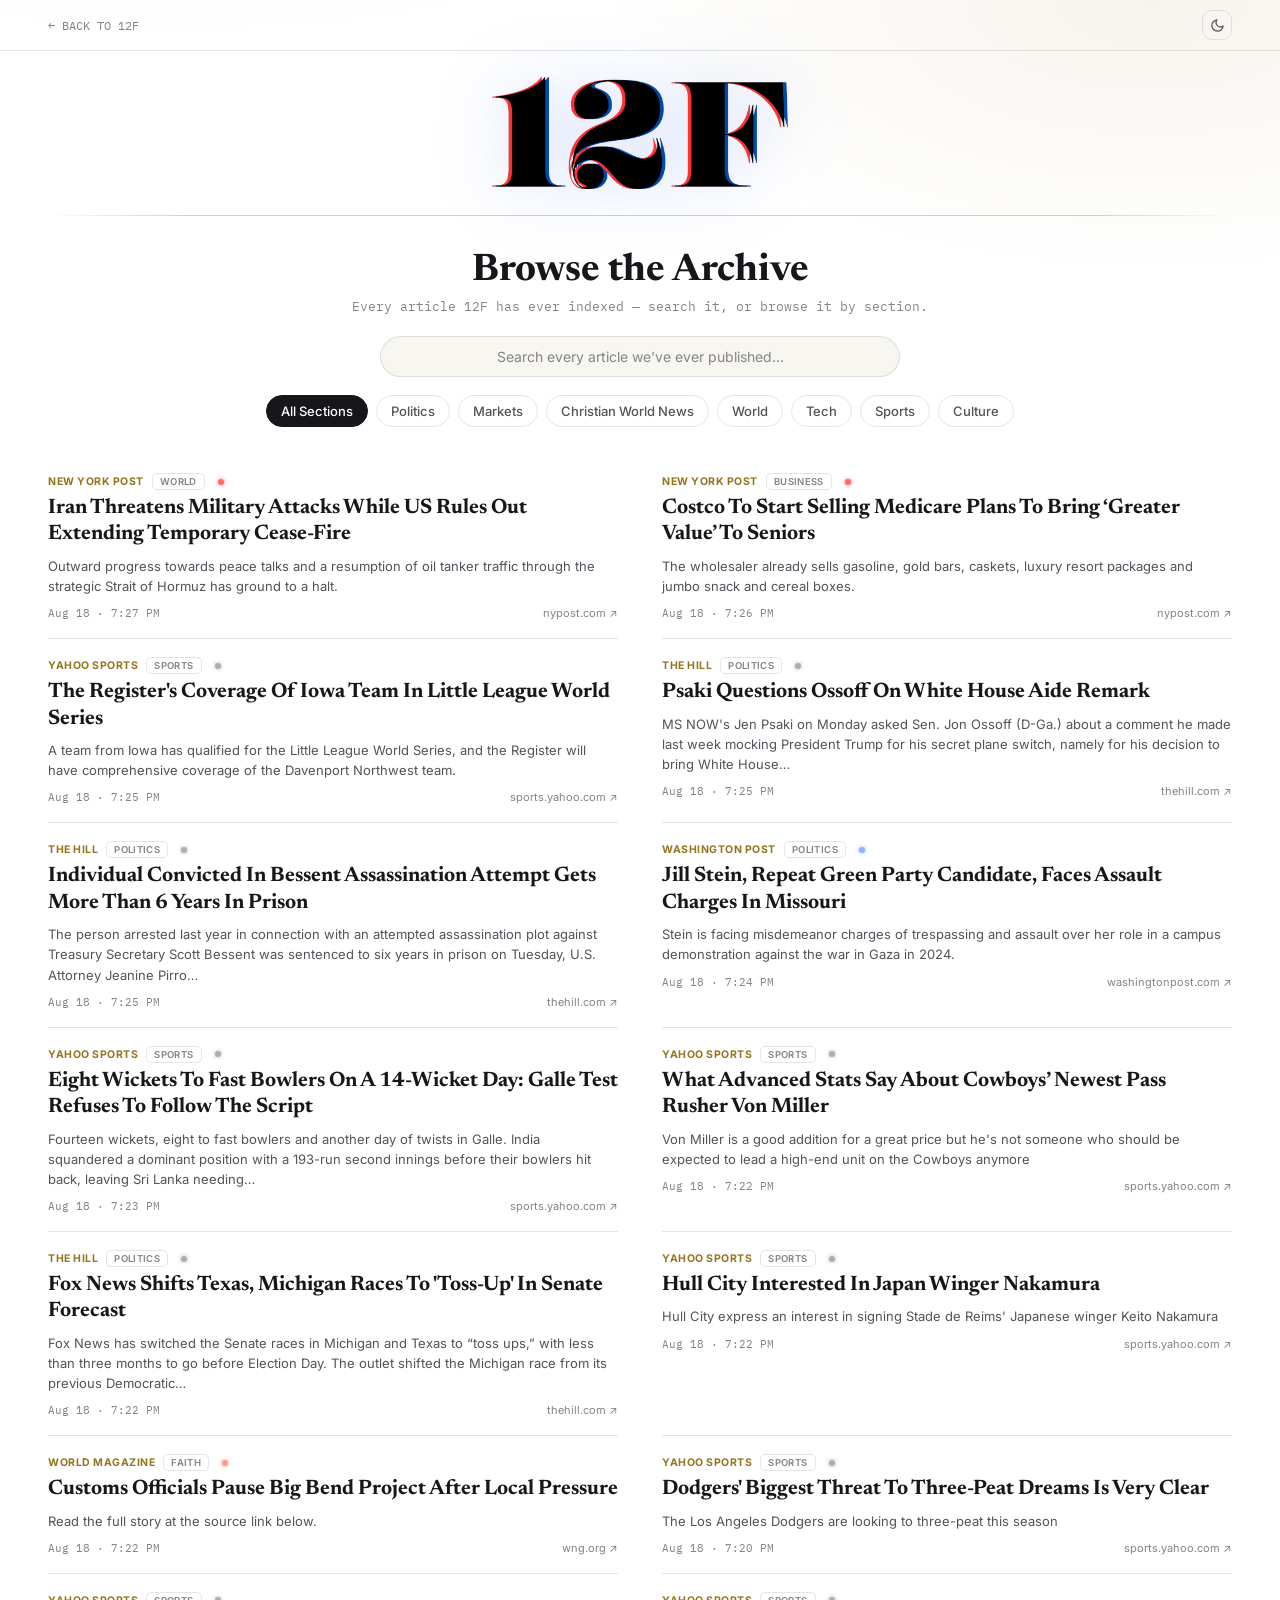
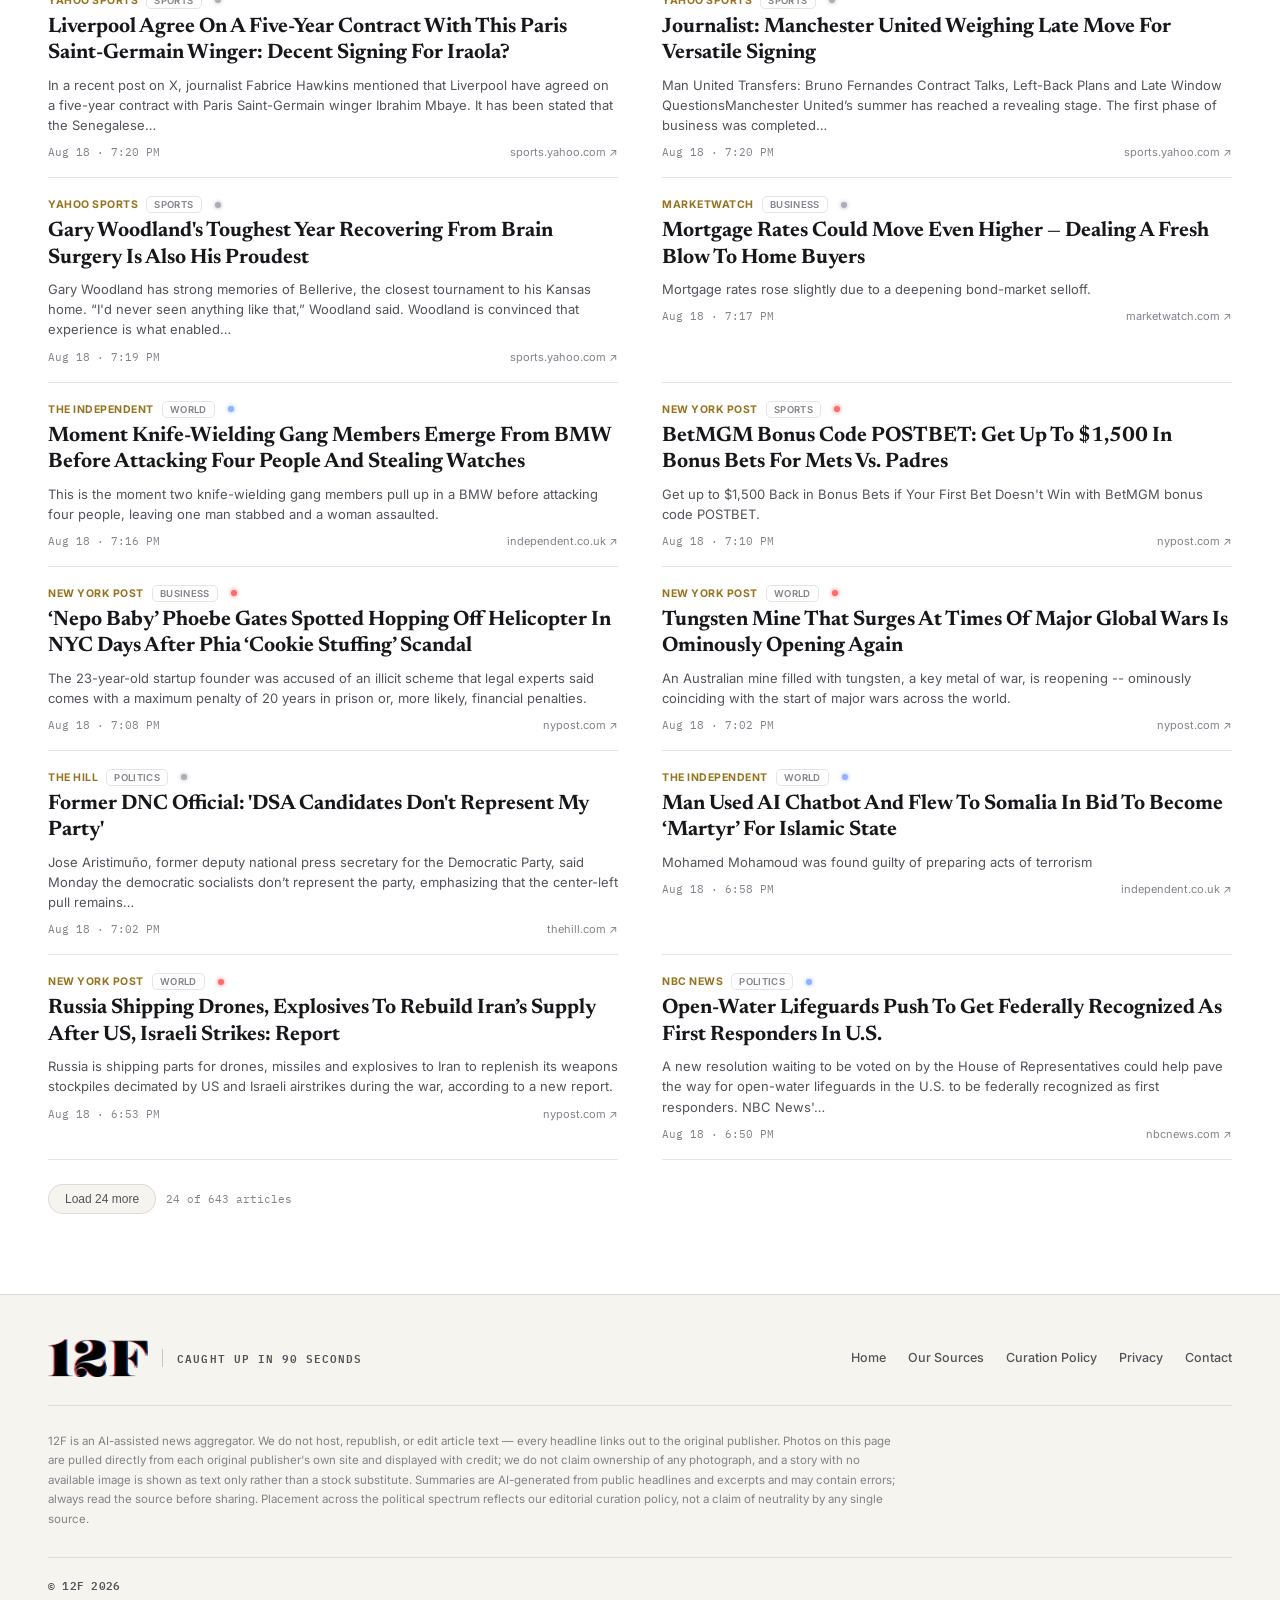
==== commit c85db153: "Update links to point to root instead of index.html" ====
--- a/browse.html
+++ b/browse.html
@@ -21,7 +21,7 @@
 <body>
 
   <div class="masthead-utility">
-    <div class="utility-left mono"><a href="index.html">← BACK TO 12F</a></div>
+    <div class="utility-left mono"><a href="/">← BACK TO 12F</a></div>
     <div class="utility-right">
       <button class="icon-btn" id="themeToggle" title="Switch to dark mode" aria-label="Switch to dark mode">
         <svg id="themeToggleIcon" width="15" height="15" viewBox="0 0 24 24" fill="none" stroke="currentColor" stroke-width="2" stroke-linecap="round" stroke-linejoin="round"><path d="M21 12.79A9 9 0 1 1 11.21 3 7 7 0 0 0 21 12.79z"/></svg>
@@ -30,7 +30,7 @@
   </div>
 
   <div class="masthead-logo">
-    <a href="index.html"><img id="logoMasthead" src="12f-logo-light.png" alt="12F" /></a>
+    <a href="/"><img id="logoMasthead" src="12f-logo-light.png" alt="12F" /></a>
   </div>
 
   <div class="masthead-rule"></div>
@@ -68,7 +68,7 @@
           <span class="foot-tagline mono">Caught Up in 90 Seconds</span>
         </div>
         <nav class="foot-links">
-          <a href="index.html">Home</a>
+          <a href="/">Home</a>
           <a href="#">Our Sources</a>
           <a href="#">Curation Policy</a>
           <a href="#">Privacy</a>
